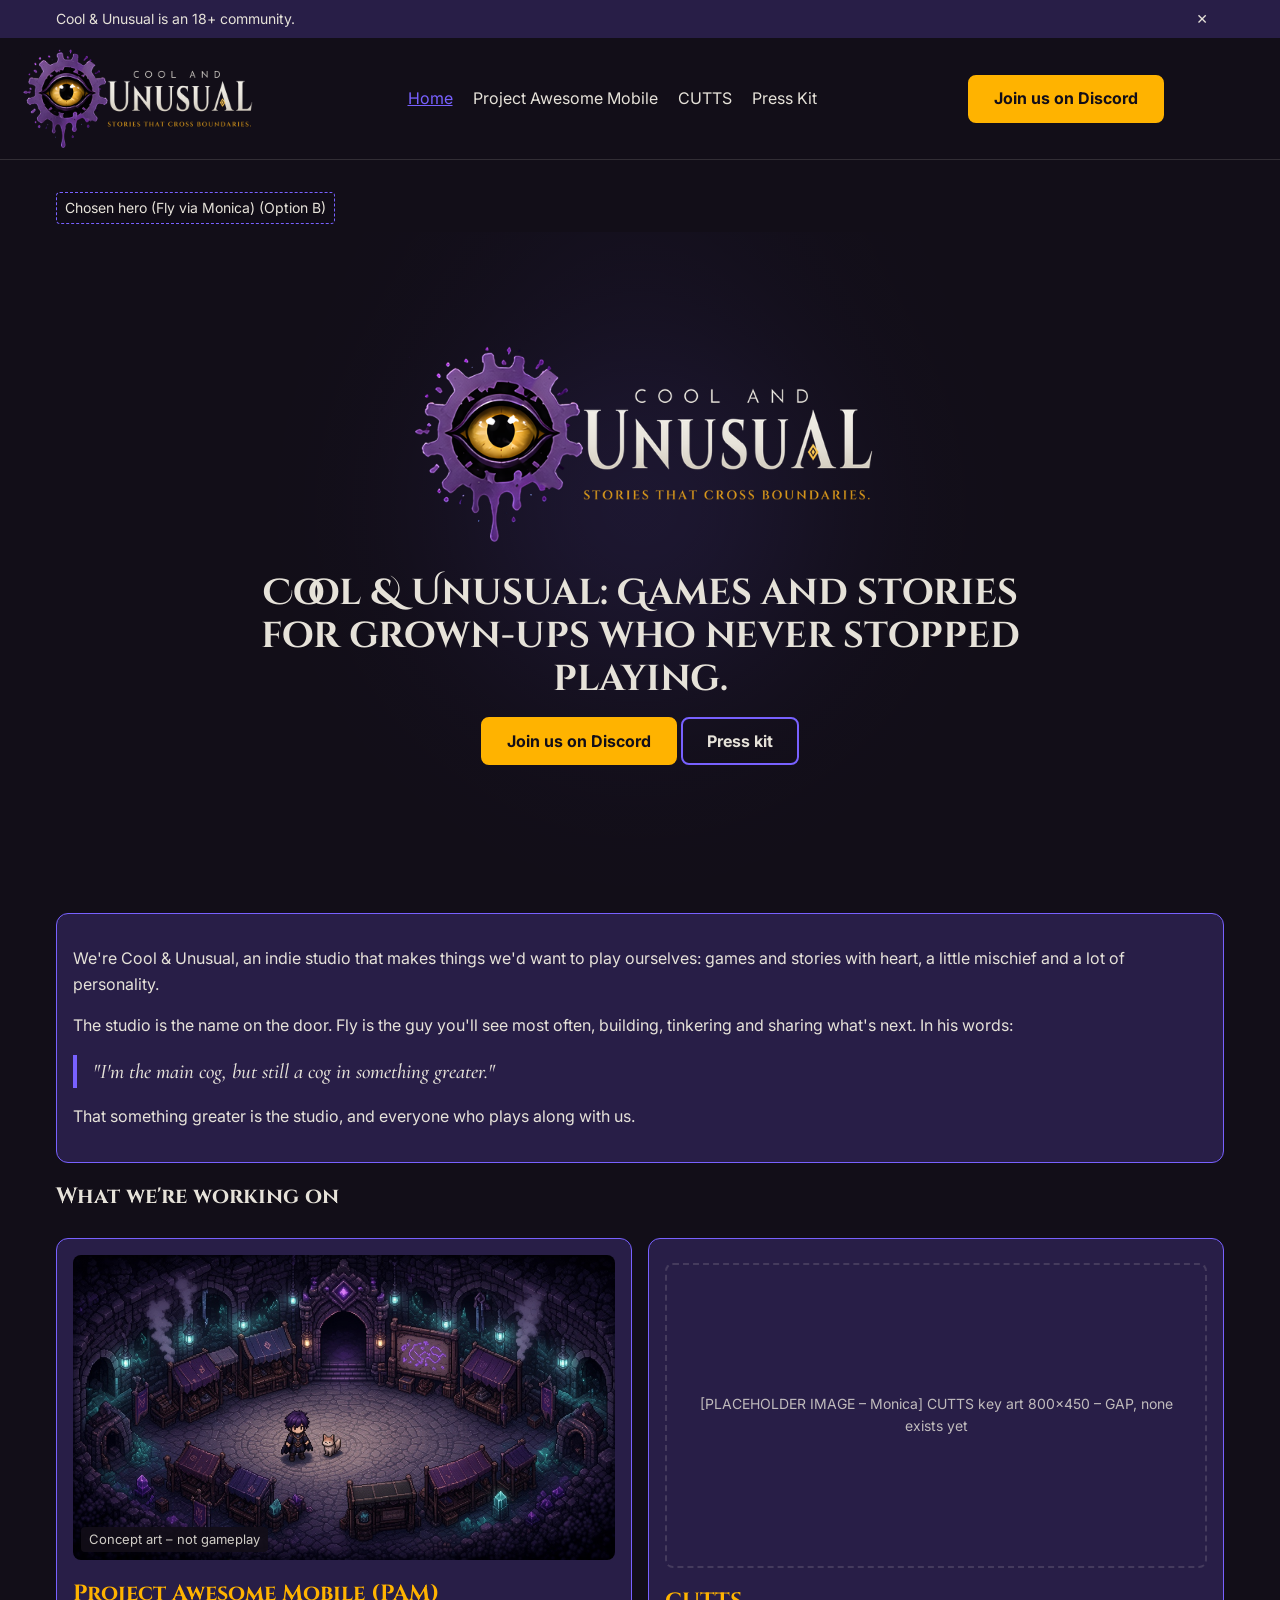
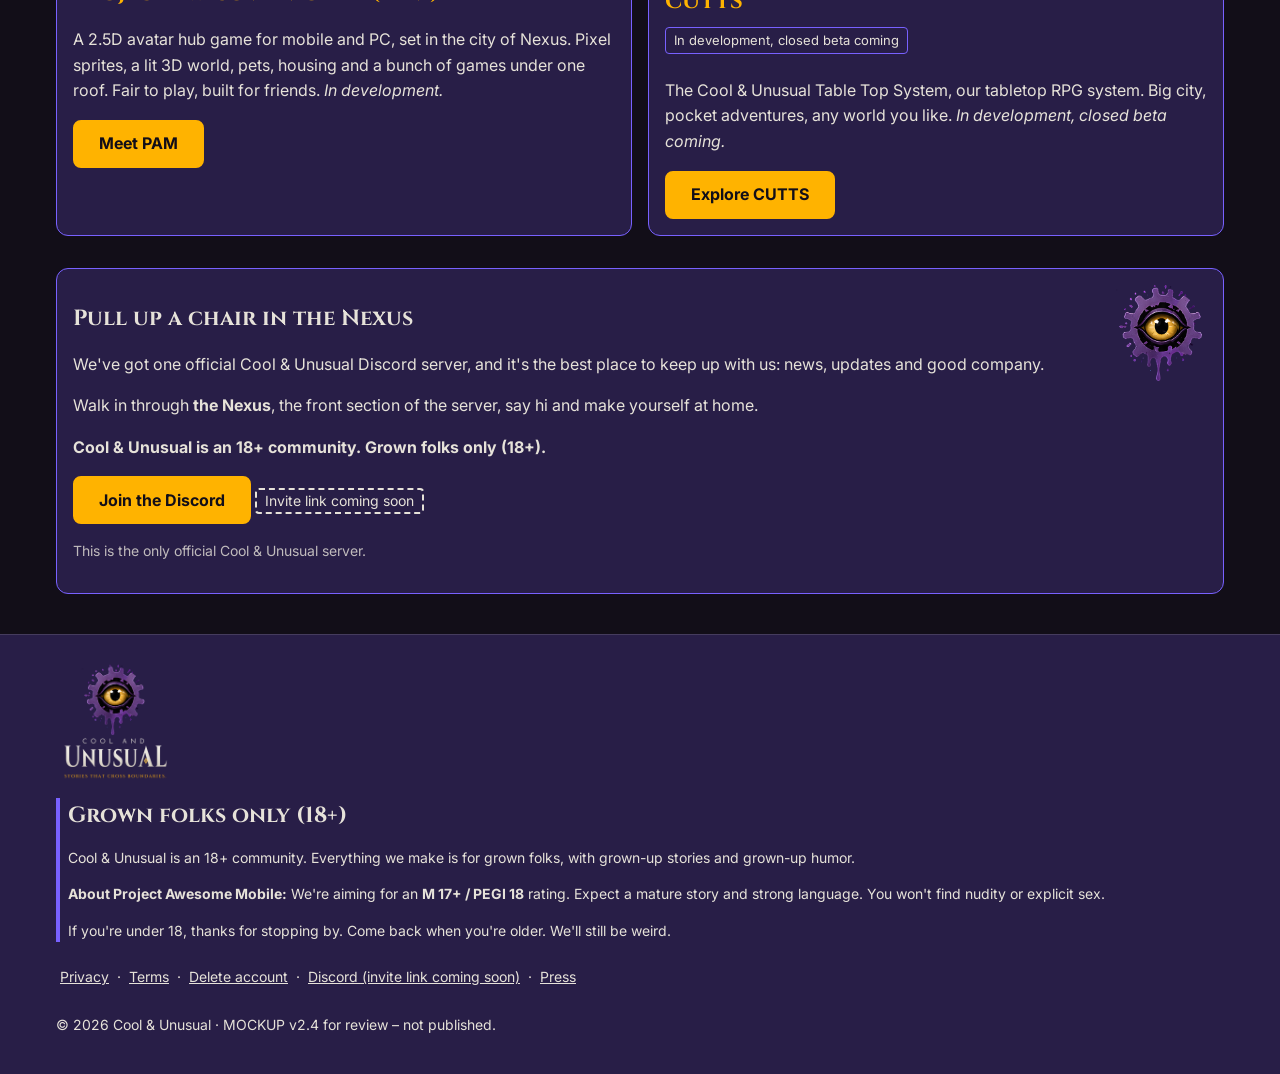
==== index.html @ b21723dc "Add studio website v2.4 mockup Co-authored-by: Lenn Eason <Flycap316@users.noreply.github.com>" ====
<!DOCTYPE html>
<html lang="en"><head><meta charset="utf-8"><meta name="viewport" content="width=device-width,initial-scale=1">
<title>Home – Cool &amp; Unusual (MOCKUP v2.4)</title>
<link rel="icon" type="image/png" href="assets/cu-mark.png">
<link rel="preconnect" href="https://fonts.googleapis.com"><link rel="preconnect" href="https://fonts.gstatic.com" crossorigin>
<link href="https://fonts.googleapis.com/css2?family=Cinzel+Decorative:wght@700&family=Cinzel:wght@700&family=Cormorant+Garamond:ital,wght@1,500&family=Inter:wght@400;600;700&display=swap" rel="stylesheet">
<link rel="stylesheet" href="style.css"></head><body>
<input type="checkbox" id="age-x" class="notice-toggle" hidden>
<div class="notice"><div class="wrap"><label for="age-x" aria-label="Dismiss notice">✕</label>Cool &amp; Unusual is an 18+ community.</div></div>
<header><div class="wrap"><a class="logo" href="index.html"><img src="assets/cu-logo-horizontal.png" alt="Cool and Unusual" width="240" height="104"></a><nav><a href="index.html" aria-current="page">Home</a><a href="pam.html">Project Awesome Mobile</a><a href="cutts.html">CUTTS</a><a href="press.html">Press Kit</a></nav><a class="btn" href="#discord-invite-TBD" title="Invite link coming soon">Join us on Discord</a></div></header>
<main><div class="wrap"><span class="label">Chosen hero (Fly via Monica) (Option B)</span>
<section class="hero-b"><div class="hero-b-in"><img class="hero-logo" src="assets/cu-logo-horizontal.png" alt="Cool and Unusual" width="640" height="277">
<h1>Cool &amp; Unusual: Games and stories for grown-ups who never stopped playing.</h1><p><a class="btn" href="#discord-invite-TBD" title="Invite link coming soon">Join us on Discord</a> <a class="btn secondary" href="press.html">Press kit</a></p></div></section>
<section class="panel"><h2 class="vh">About the studio</h2>
<p>We're Cool &amp; Unusual, an indie studio that makes things we'd want to play ourselves: games and stories with heart, a little mischief and a lot of personality.</p>
<p>The studio is the name on the door. Fly is the guy you'll see most often, building, tinkering and sharing what's next. In his words:</p>
<blockquote class="accent">"I'm the main cog, but still a cog in something greater."</blockquote>
<p>That something greater is the studio, and everyone who plays along with us.</p></section>
<h2>What we're working on</h2>
<div class="grid two"><section class="panel card"><figure class="art"><img src="assets/PAM-lantern-row-hub-v1.1-full-1920x1080.png" alt="Lantern Row hub, concept art" width="1920" height="1080"><figcaption class="art-label">Concept art – not gameplay</figcaption></figure>
<h2>Project Awesome Mobile (PAM)</h2><p>A 2.5D avatar hub game for mobile and PC, set in the city of Nexus. Pixel sprites, a lit 3D world, pets, housing and a bunch of games under one roof. Fair to play, built for friends. <em>In development.</em></p><a class="btn" href="pam.html">Meet PAM</a></section>
<section class="panel card"><div class="ph ph-img">[PLACEHOLDER IMAGE – Monica] CUTTS key art 800×450 – GAP, none exists yet</div><h2>CUTTS</h2><span class="tag">In development, closed beta coming</span><p>The Cool &amp; Unusual Table Top System, our tabletop RPG system. Big city, pocket adventures, any world you like. <em>In development, closed beta coming.</em></p><a class="btn" href="cutts.html">Explore CUTTS</a></section></div>
<section class="panel" id="discord"><img class="discord-mark" src="assets/cu-mark.png" alt="" width="96" height="96"><h2>Pull up a chair in the Nexus</h2>
<p>We've got one official Cool &amp; Unusual Discord server, and it's the best place to keep up with us: news, updates and good company.</p>
<p>Walk in through <strong>the Nexus</strong>, the front section of the server, say hi and make yourself at home.</p>
<p><strong>Cool &amp; Unusual is an 18+ community. Grown folks only (18+).</strong></p>
<p><a class="btn" href="#discord-invite-TBD" title="Invite link coming soon">Join the Discord</a> <span class="tbd">Invite link coming soon</span></p>
<p class="small">This is the only official Cool &amp; Unusual server.</p></section></div></main>
<footer><div class="wrap"><img class="flogo" src="assets/cu-logo-stacked.png" alt="Cool and Unusual" width="120" height="123">
<section class="age"><h2>Grown folks only (18+)</h2>
<p>Cool &amp; Unusual is an 18+ community. Everything we make is for grown folks, with grown-up stories and grown-up humor.</p>
<p><strong>About Project Awesome Mobile:</strong> We're aiming for an <strong>M 17+ / PEGI 18</strong> rating. Expect a mature story and strong language. You won't find nudity or explicit sex.</p>
<p>If you're under 18, thanks for stopping by. Come back when you're older. We'll still be weird.</p></section>
<p><a href="https://flycap316.github.io/legal/privacy/">Privacy</a> · <a href="https://flycap316.github.io/legal/terms/">Terms</a> · <a href="https://flycap316.github.io/legal/delete-account/">Delete account</a> · <a href="#discord-invite-TBD" title="Invite link coming soon">Discord (invite link coming soon)</a> · <a href="press.html">Press</a></p>
<p>© 2026 Cool &amp; Unusual · MOCKUP v2.4 for review – not published.</p></div></footer>
</body></html>
---- style.css ----
/* Cool & Unusual studio site – MOCKUP v2.4. Mobile-first. Tokens per Monica's Visual Kit v1.0 §1/§4. */
:root{
 --font-display:"Cinzel Decorative","Cinzel",Georgia,serif; /* hero + big titles */
 --font-heading:"Cinzel",Georgia,serif; /* weight 700 */
 --font-body:"Inter",system-ui,sans-serif;
 --font-accent:"Cormorant Garamond",Georgia,serif; /* italic, sparing – Fly quote only */
 --cu-void:#120E18;--cu-amethyst:#281E47;--cu-violet:#7861FF;--cu-gold:#FFB300;--cu-parchment:#E6E2D9;
 --cu-void-90:rgba(18,14,24,.9);--cu-line:rgba(230,226,217,.15);
 --cu-gold-dk:#E6A100; /* Gold hover – provisional kit token (Monica), pending Fly review */
 --cu-crimson:#C0353F; /* danger only – provisional kit token (Monica), pending Fly review */
 --s1:4px;--s2:8px;--s3:16px;--s4:24px;--s5:40px;--s6:64px;
 --r-btn:8px;--r-card:12px;--max:1200px}
*{box-sizing:border-box}
body{margin:0;font-family:var(--font-body);font-size:16px;line-height:1.6;background:var(--cu-void);color:var(--cu-parchment)}
a{color:var(--cu-violet)}
:focus-visible{outline:2px solid var(--cu-violet);outline-offset:2px}
.wrap{max-width:var(--max);margin:0 auto;padding:0 var(--s3)}
img{max-width:100%;height:auto}
.pixel{image-rendering:pixelated}
/* 18+ bar */
.notice{background:var(--cu-amethyst);font-size:14px;padding:var(--s2) 0;min-height:36px}
.notice label{float:right;cursor:pointer;padding:0 var(--s2);min-height:44px;min-width:44px;text-align:center}
.notice-toggle:checked + .notice{display:none}
header{background:var(--cu-void);padding:var(--s2) 0;border-bottom:1px solid var(--cu-line)}
header .wrap{display:flex;flex-wrap:wrap;gap:var(--s2);align-items:center;justify-content:space-between}
.logo img{width:150px;height:auto;display:block}
nav{display:flex;flex-wrap:wrap;gap:var(--s1)}
nav a{color:var(--cu-parchment);text-decoration:none;padding:10px var(--s2);min-height:44px;display:inline-block}
nav a[aria-current]{color:var(--cu-violet);text-decoration:underline}
.btn{display:inline-flex;align-items:center;min-height:48px;padding:0 var(--s4);border-radius:var(--r-btn);background:var(--cu-gold);color:var(--cu-void);font-weight:700;text-decoration:none;border:2px solid var(--cu-gold)} /* Void on Gold ≈ 10.9:1, WCAG AAA */
.btn:hover{background:var(--cu-gold-dk);border-color:var(--cu-gold-dk);color:var(--cu-void)} /* ≈ 8.8:1 */
.btn.secondary{background:transparent;color:var(--cu-parchment);border-color:var(--cu-violet)}
.btn.secondary:hover{background:rgba(120,97,255,.15)}
main{padding:var(--s4) 0}
.panel{background:var(--cu-amethyst);border:1px solid var(--cu-violet);border-radius:var(--r-card);padding:var(--s3);margin:var(--s3) 0}
.card:hover{box-shadow:0 0 24px rgba(120,97,255,.35)}
.card img{border-radius:var(--s2);display:block;width:100%;aspect-ratio:16/9;object-fit:cover}
.grid{display:grid;gap:var(--s3)}
.hero{margin:0 0 var(--s4)}
.hero img{display:block;width:100%;border-radius:var(--r-card)}
.label{display:inline-block;background:var(--cu-void-90);border:1px dashed var(--cu-violet);color:var(--cu-parchment);font-size:14px;padding:var(--s1) var(--s2);border-radius:var(--s1);margin:var(--s2) 0}
.caption{font-size:13px;color:rgba(230,226,217,.8);margin:var(--s1) 0 0}
.ph{border:2px dashed var(--cu-line);color:rgba(230,226,217,.8);padding:var(--s3);font-size:14px;text-align:center;border-radius:var(--s2);margin:var(--s2) 0}
.ph-img{aspect-ratio:16/9;display:flex;align-items:center;justify-content:center}
.tbd{display:inline-block;border:2px dashed var(--cu-parchment);padding:0 var(--s2);font-size:14px;border-radius:var(--s1)}
.tag{display:inline-block;font-size:13px;padding:2px var(--s2);border-radius:var(--s1);border:1px solid var(--cu-violet);margin:0 var(--s1) var(--s2) 0}
.tag.rare{background:var(--cu-gold);color:var(--cu-void);border-color:var(--cu-gold)}
.danger{color:var(--cu-crimson)}
h1{font-family:var(--font-display);font-weight:700}
h2,h3{font-family:var(--font-heading);font-weight:700}
.accent{font-family:var(--font-accent);font-style:italic;font-weight:500;font-size:1.3em}
h1{font-size:28px;line-height:1.2;margin:var(--s3) 0}h2{font-size:22px;margin:var(--s3) 0 var(--s2)}
.card h2{color:var(--cu-gold)}
blockquote{border-left:4px solid var(--cu-violet);margin:var(--s3) 0;padding-left:var(--s3)}
ul.list{padding-left:var(--s4)}ul.list li{margin:var(--s1) 0}
.small{font-size:14px;color:rgba(230,226,217,.8)}
.discord-mark{width:96px;height:96px;object-fit:contain;float:right;margin:0 0 var(--s2) var(--s3)}
.thumbs{display:grid;gap:var(--s3);grid-template-columns:1fr}
.thumbs figure{margin:0}.thumbs img{width:100%;max-width:480px;aspect-ratio:16/9;object-fit:contain;background:var(--cu-amethyst);border:1px solid var(--cu-line);border-radius:var(--s2);padding:var(--s2)}
dl.facts dt{font-weight:700;margin-top:var(--s2)}dl.facts dd{margin:0}
footer{background:var(--cu-amethyst);padding:var(--s4) 0;font-size:14px;border-top:1px solid var(--cu-line)}
footer .flogo{width:120px;display:block;margin-bottom:var(--s3)}
footer a{color:var(--cu-parchment);display:inline-block;padding:10px var(--s1);min-height:44px}
.age{border-left:4px solid var(--cu-violet);padding-left:var(--s2)}
@media(min-width:720px){.grid.two{grid-template-columns:1fr 1fr}.thumbs{grid-template-columns:1fr 1fr}h1{font-size:36px}.logo img{width:240px}}

/* v2.2 – clean art with live-text labels */
.art{position:relative;margin:0}
.art img{display:block;width:100%}
.card .art img{aspect-ratio:16/9;object-fit:cover;border-radius:var(--s2)}
.art-label{position:absolute;left:var(--s2);bottom:var(--s2);background:var(--cu-void-90);color:rgba(230,226,217,.9);font-size:13px;padding:2px var(--s2);border-radius:var(--s1)}
.hero-b{position:relative;border-radius:var(--r-card);overflow:hidden;margin:0 0 var(--s4);min-height:70vh;display:flex;align-items:center;justify-content:center;text-align:center;
 background:linear-gradient(rgba(18,14,24,.6),rgba(18,14,24,.6)),url(assets/hero-B-clean-plate-mobile-1080x1920.png) center/cover no-repeat var(--cu-void)}
.hero-b-in{padding:var(--s5) var(--s3);max-width:800px}
.hero-logo{width:min(80vw,480px);height:auto}
.vh{position:absolute;width:1px;height:1px;overflow:hidden;clip:rect(0 0 0 0)}
@media(min-width:720px){.hero-b{min-height:0;aspect-ratio:16/9;background-image:linear-gradient(rgba(18,14,24,.6),rgba(18,14,24,.6)),url(assets/hero-B-clean-plate-desktop-1920x1080.png)}}
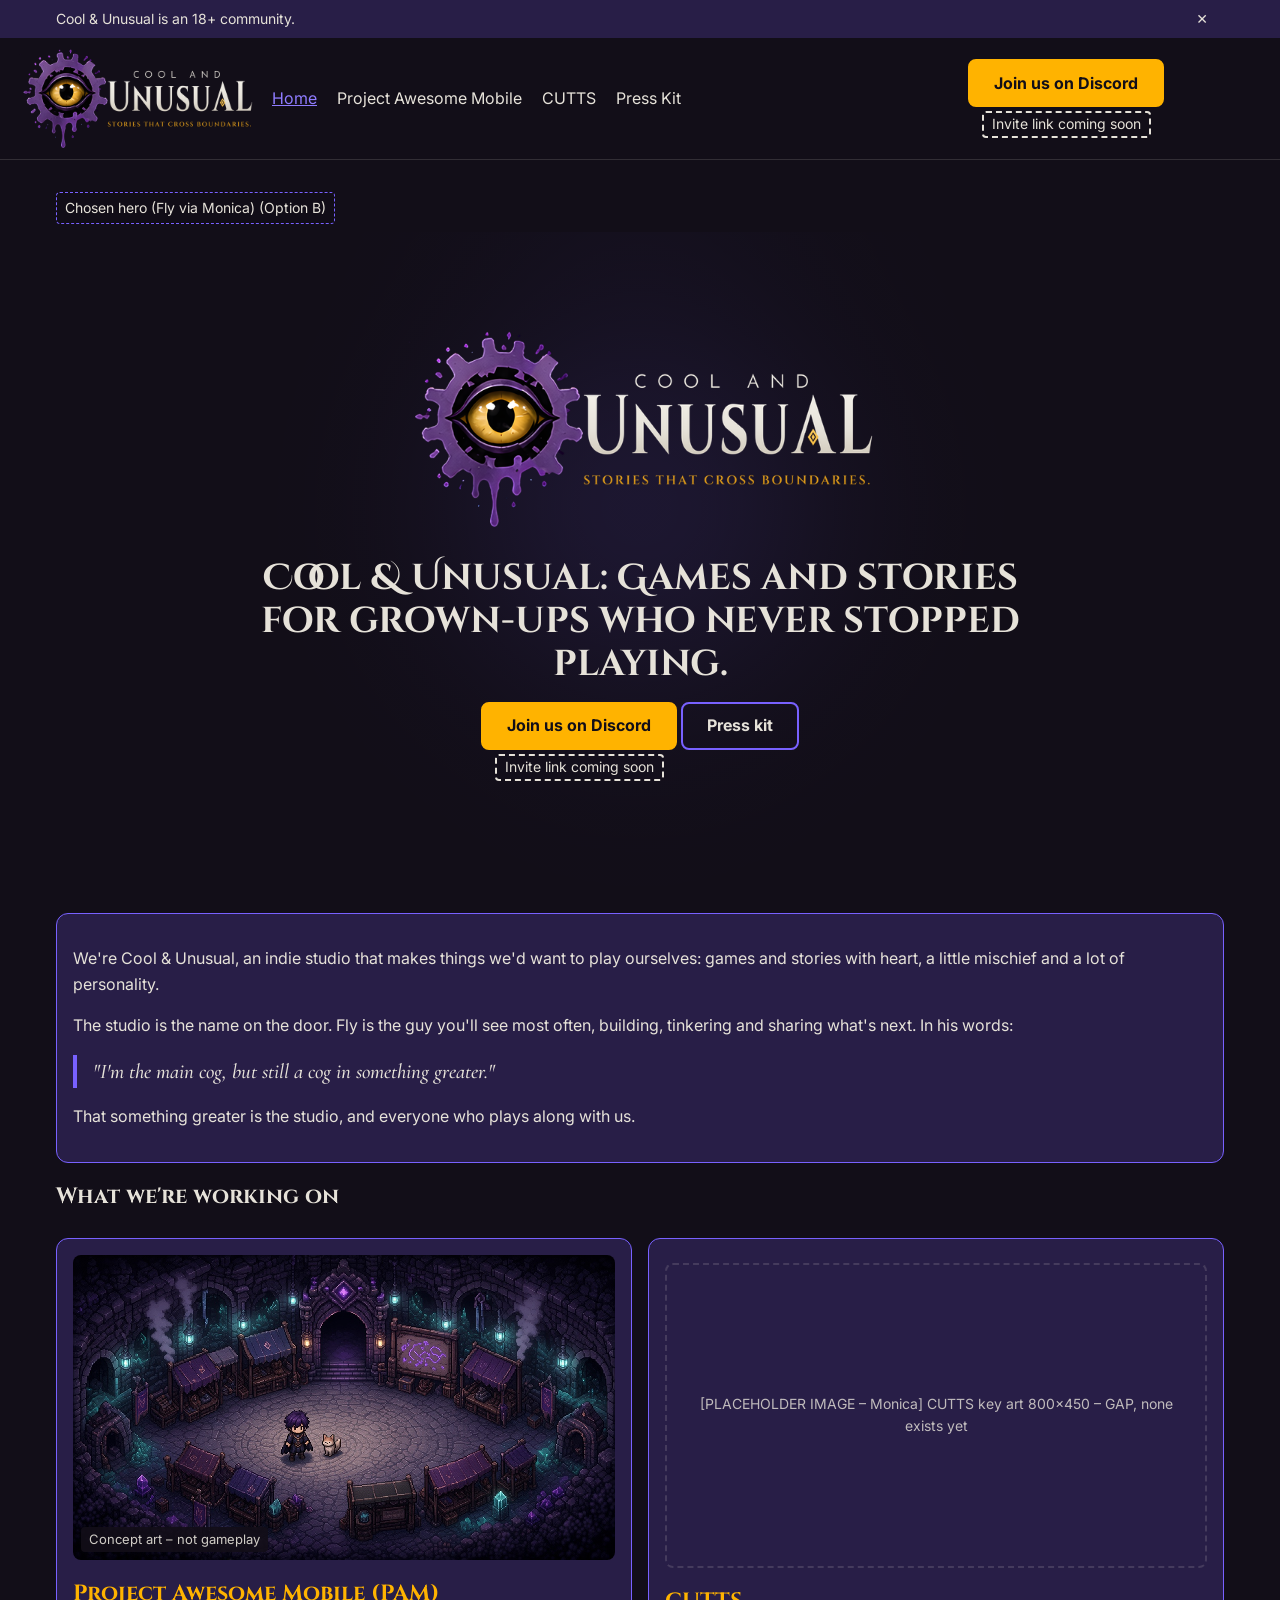
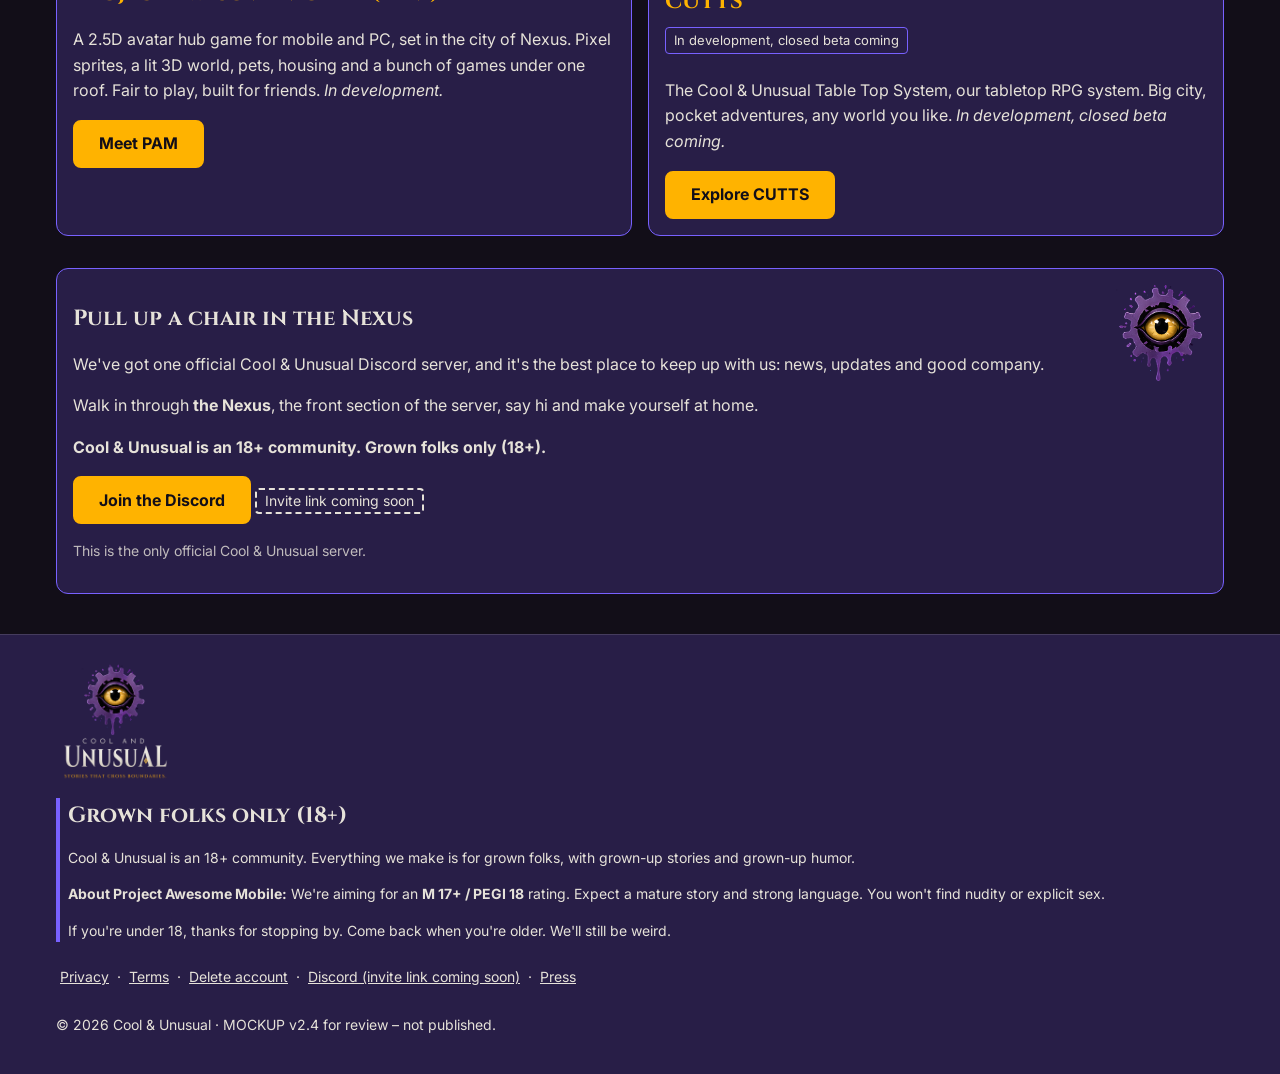
==== commit 2d31cf4f: "Show the Discord invite status on the header and hero. Put "Invite link coming soon" in the page as " ====
--- a/index.html
+++ b/index.html
@@ -7,17 +7,17 @@
 <link rel="stylesheet" href="style.css"></head><body>
 <input type="checkbox" id="age-x" class="notice-toggle" hidden>
 <div class="notice"><div class="wrap"><label for="age-x" aria-label="Dismiss notice">✕</label>Cool &amp; Unusual is an 18+ community.</div></div>
-<header><div class="wrap"><a class="logo" href="index.html"><img src="assets/cu-logo-horizontal.png" alt="Cool and Unusual" width="240" height="104"></a><nav><a href="index.html" aria-current="page">Home</a><a href="pam.html">Project Awesome Mobile</a><a href="cutts.html">CUTTS</a><a href="press.html">Press Kit</a></nav><a class="btn" href="#discord-invite-TBD" title="Invite link coming soon">Join us on Discord</a></div></header>
+<header><div class="wrap"><a class="logo" href="index.html"><img src="assets/cu-logo-horizontal.png" alt="Cool and Unusual" width="240" height="104"></a><nav><a href="index.html" aria-current="page">Home</a><a href="pam.html">Project Awesome Mobile</a><a href="cutts.html">CUTTS</a><a href="press.html">Press Kit</a></nav><span class="join"><a class="btn" href="#discord-invite-TBD">Join us on Discord</a><span class="tbd">Invite link coming soon</span></span></div></header>
 <main><div class="wrap"><span class="label">Chosen hero (Fly via Monica) (Option B)</span>
 <section class="hero-b"><div class="hero-b-in"><img class="hero-logo" src="assets/cu-logo-horizontal.png" alt="Cool and Unusual" width="640" height="277">
-<h1>Cool &amp; Unusual: Games and stories for grown-ups who never stopped playing.</h1><p><a class="btn" href="#discord-invite-TBD" title="Invite link coming soon">Join us on Discord</a> <a class="btn secondary" href="press.html">Press kit</a></p></div></section>
+<h1>Cool &amp; Unusual: Games and stories for grown-ups who never stopped playing.</h1><p><span class="join"><a class="btn" href="#discord-invite-TBD">Join us on Discord</a><span class="tbd">Invite link coming soon</span></span> <a class="btn secondary" href="press.html">Press kit</a></p></div></section>
 <section class="panel"><h2 class="vh">About the studio</h2>
 <p>We're Cool &amp; Unusual, an indie studio that makes things we'd want to play ourselves: games and stories with heart, a little mischief and a lot of personality.</p>
 <p>The studio is the name on the door. Fly is the guy you'll see most often, building, tinkering and sharing what's next. In his words:</p>
 <blockquote class="accent">"I'm the main cog, but still a cog in something greater."</blockquote>
 <p>That something greater is the studio, and everyone who plays along with us.</p></section>
 <h2>What we're working on</h2>
-<div class="grid two"><section class="panel card"><figure class="art"><img src="assets/PAM-lantern-row-hub-v1.1-full-1920x1080.png" alt="Lantern Row hub, concept art" width="1920" height="1080"><figcaption class="art-label">Concept art – not gameplay</figcaption></figure>
+<div class="grid two"><section class="panel card"><figure class="art"><img class="pixel" src="assets/PAM-lantern-row-hub-v1.1-full-1920x1080.png" alt="Lantern Row hub, concept art" width="1920" height="1080"><figcaption class="art-label">Concept art – not gameplay</figcaption></figure>
 <h2>Project Awesome Mobile (PAM)</h2><p>A 2.5D avatar hub game for mobile and PC, set in the city of Nexus. Pixel sprites, a lit 3D world, pets, housing and a bunch of games under one roof. Fair to play, built for friends. <em>In development.</em></p><a class="btn" href="pam.html">Meet PAM</a></section>
 <section class="panel card"><div class="ph ph-img">[PLACEHOLDER IMAGE – Monica] CUTTS key art 800×450 – GAP, none exists yet</div><h2>CUTTS</h2><span class="tag">In development, closed beta coming</span><p>The Cool &amp; Unusual Table Top System, our tabletop RPG system. Big city, pocket adventures, any world you like. <em>In development, closed beta coming.</em></p><a class="btn" href="cutts.html">Explore CUTTS</a></section></div>
 <section class="panel" id="discord"><img class="discord-mark" src="assets/cu-mark.png" alt="" width="96" height="96"><h2>Pull up a chair in the Nexus</h2>
--- a/style.css
+++ b/style.css
@@ -8,11 +8,12 @@
  --cu-void-90:rgba(18,14,24,.9);--cu-line:rgba(230,226,217,.15);
  --cu-gold-dk:#E6A100; /* Gold hover – provisional kit token (Monica), pending Fly review */
  --cu-crimson:#C0353F; /* danger only – provisional kit token (Monica), pending Fly review */
+ --cu-violet-text:#8F7CFF; /* text only: kit violet is 3.6:1 on Amethyst; this clears WCAG AA (~4.8:1) */
  --s1:4px;--s2:8px;--s3:16px;--s4:24px;--s5:40px;--s6:64px;
  --r-btn:8px;--r-card:12px;--max:1200px}
 *{box-sizing:border-box}
 body{margin:0;font-family:var(--font-body);font-size:16px;line-height:1.6;background:var(--cu-void);color:var(--cu-parchment)}
-a{color:var(--cu-violet)}
+a{color:var(--cu-violet-text)}
 :focus-visible{outline:2px solid var(--cu-violet);outline-offset:2px}
 .wrap{max-width:var(--max);margin:0 auto;padding:0 var(--s3)}
 img{max-width:100%;height:auto}
@@ -24,9 +25,12 @@
 header{background:var(--cu-void);padding:var(--s2) 0;border-bottom:1px solid var(--cu-line)}
 header .wrap{display:flex;flex-wrap:wrap;gap:var(--s2);align-items:center;justify-content:space-between}
 .logo img{width:150px;height:auto;display:block}
-nav{display:flex;flex-wrap:wrap;gap:var(--s1)}
-nav a{color:var(--cu-parchment);text-decoration:none;padding:10px var(--s2);min-height:44px;display:inline-block}
-nav a[aria-current]{color:var(--cu-violet);text-decoration:underline}
+nav{display:flex;flex-wrap:wrap;align-items:center;gap:var(--s1);flex:1 1 auto;min-width:min(100%,18rem)}
+nav a{color:var(--cu-parchment);text-decoration:none;padding:10px var(--s2);min-height:44px;display:inline-flex;align-items:center}
+nav a[aria-current]{color:var(--cu-violet-text);text-decoration:underline}
+.join{display:inline-flex;flex-direction:column;align-items:center;gap:var(--s1);vertical-align:top;flex:0 0 auto;max-width:100%}
+.join .btn{white-space:nowrap}
+.join .tbd{text-align:center}
 .btn{display:inline-flex;align-items:center;min-height:48px;padding:0 var(--s4);border-radius:var(--r-btn);background:var(--cu-gold);color:var(--cu-void);font-weight:700;text-decoration:none;border:2px solid var(--cu-gold)} /* Void on Gold ≈ 10.9:1, WCAG AAA */
 .btn:hover{background:var(--cu-gold-dk);border-color:var(--cu-gold-dk);color:var(--cu-void)} /* ≈ 8.8:1 */
 .btn.secondary{background:transparent;color:var(--cu-parchment);border-color:var(--cu-violet)}
@@ -40,8 +44,8 @@
 .hero img{display:block;width:100%;border-radius:var(--r-card)}
 .label{display:inline-block;background:var(--cu-void-90);border:1px dashed var(--cu-violet);color:var(--cu-parchment);font-size:14px;padding:var(--s1) var(--s2);border-radius:var(--s1);margin:var(--s2) 0}
 .caption{font-size:13px;color:rgba(230,226,217,.8);margin:var(--s1) 0 0}
-.ph{border:2px dashed var(--cu-line);color:rgba(230,226,217,.8);padding:var(--s3);font-size:14px;text-align:center;border-radius:var(--s2);margin:var(--s2) 0}
-.ph-img{aspect-ratio:16/9;display:flex;align-items:center;justify-content:center}
+.ph{border:2px dashed var(--cu-line);color:rgba(230,226,217,.8);padding:var(--s3);font-size:14px;text-align:center;border-radius:var(--s2);margin:var(--s2) 0;overflow-wrap:break-word}
+.ph-img{aspect-ratio:16/9;display:grid;grid-template-columns:minmax(0,1fr);align-items:center;justify-items:center}
 .tbd{display:inline-block;border:2px dashed var(--cu-parchment);padding:0 var(--s2);font-size:14px;border-radius:var(--s1)}
 .tag{display:inline-block;font-size:13px;padding:2px var(--s2);border-radius:var(--s1);border:1px solid var(--cu-violet);margin:0 var(--s1) var(--s2) 0}
 .tag.rare{background:var(--cu-gold);color:var(--cu-void);border-color:var(--cu-gold)}
@@ -72,6 +76,7 @@
 .hero-b{position:relative;border-radius:var(--r-card);overflow:hidden;margin:0 0 var(--s4);min-height:70vh;display:flex;align-items:center;justify-content:center;text-align:center;
  background:linear-gradient(rgba(18,14,24,.6),rgba(18,14,24,.6)),url(assets/hero-B-clean-plate-mobile-1080x1920.png) center/cover no-repeat var(--cu-void)}
 .hero-b-in{padding:var(--s5) var(--s3);max-width:800px}
+.hero-b-in .btn.secondary{vertical-align:top}
 .hero-logo{width:min(80vw,480px);height:auto}
-.vh{position:absolute;width:1px;height:1px;overflow:hidden;clip:rect(0 0 0 0)}
+.vh{position:absolute;width:1px;height:1px;padding:0;margin:-1px;overflow:hidden;clip:rect(0,0,0,0);clip-path:inset(50%);white-space:nowrap;border:0}
 @media(min-width:720px){.hero-b{min-height:0;aspect-ratio:16/9;background-image:linear-gradient(rgba(18,14,24,.6),rgba(18,14,24,.6)),url(assets/hero-B-clean-plate-desktop-1920x1080.png)}}
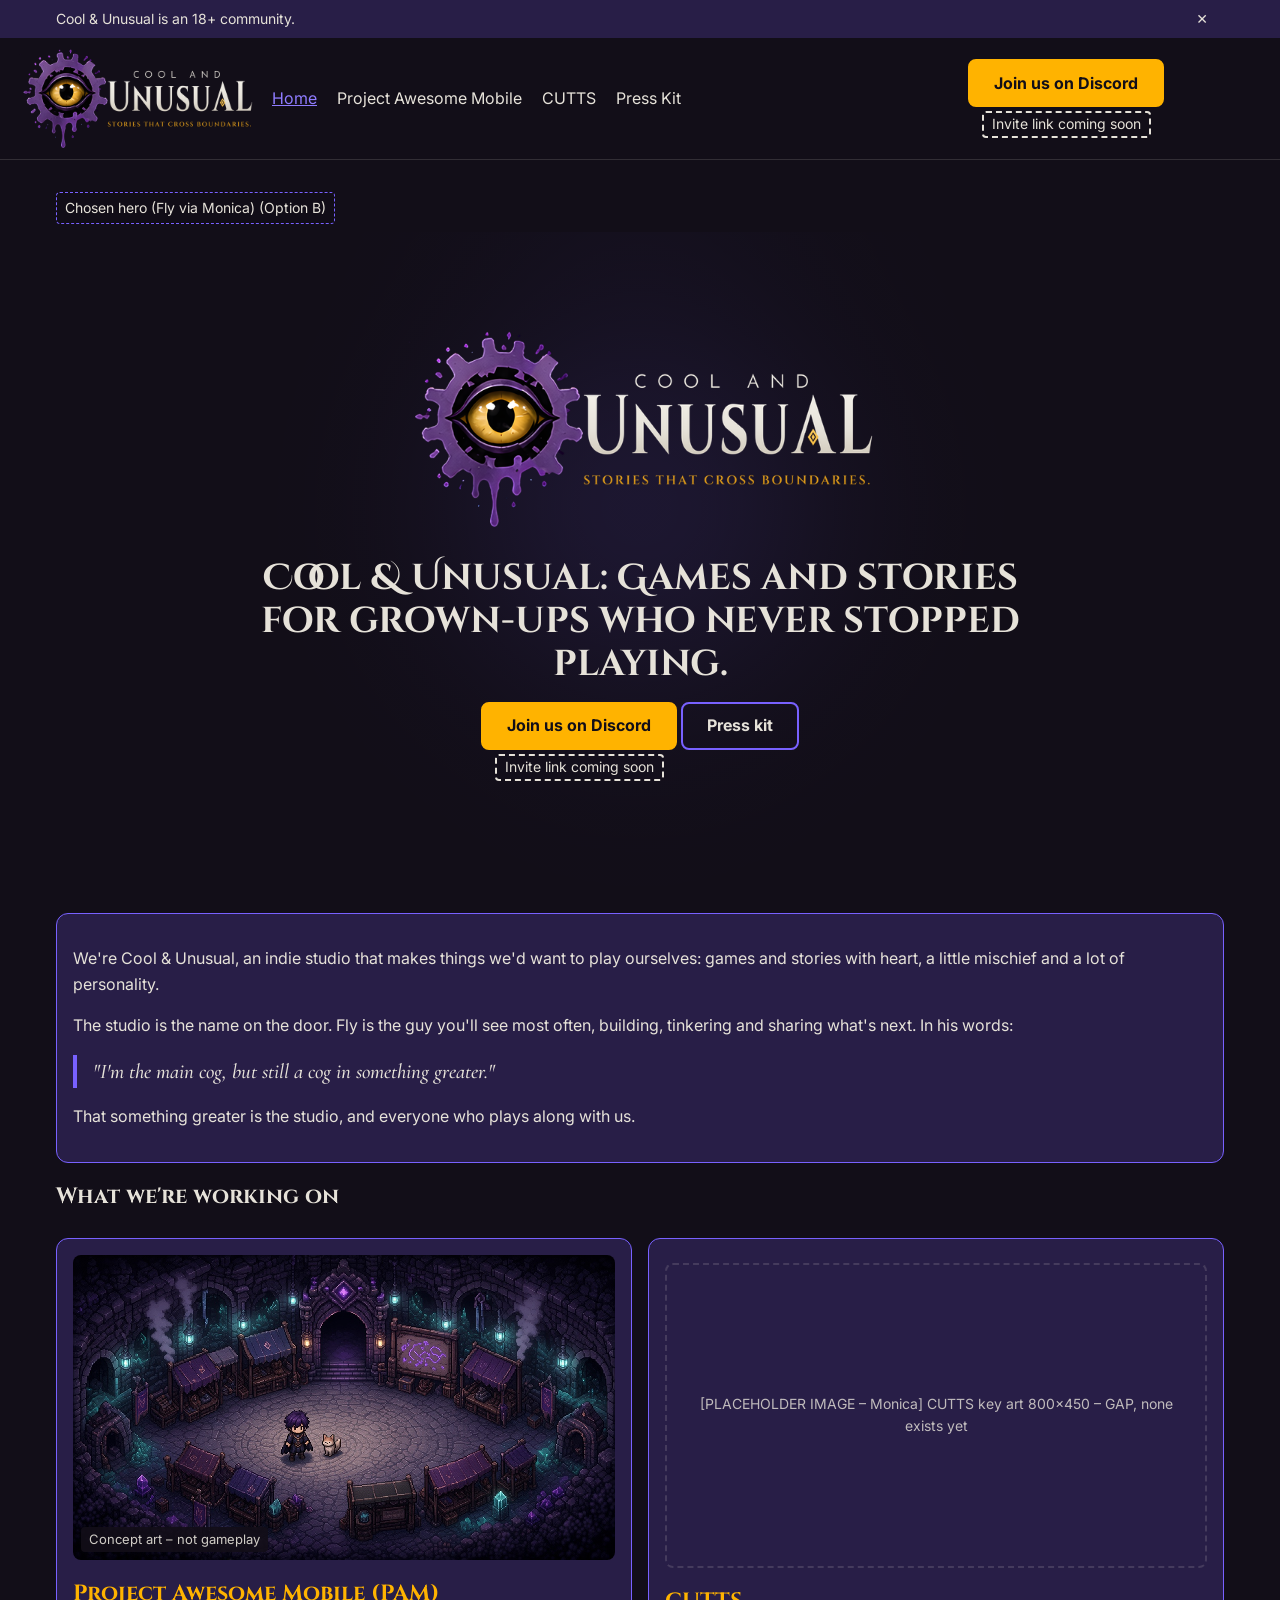
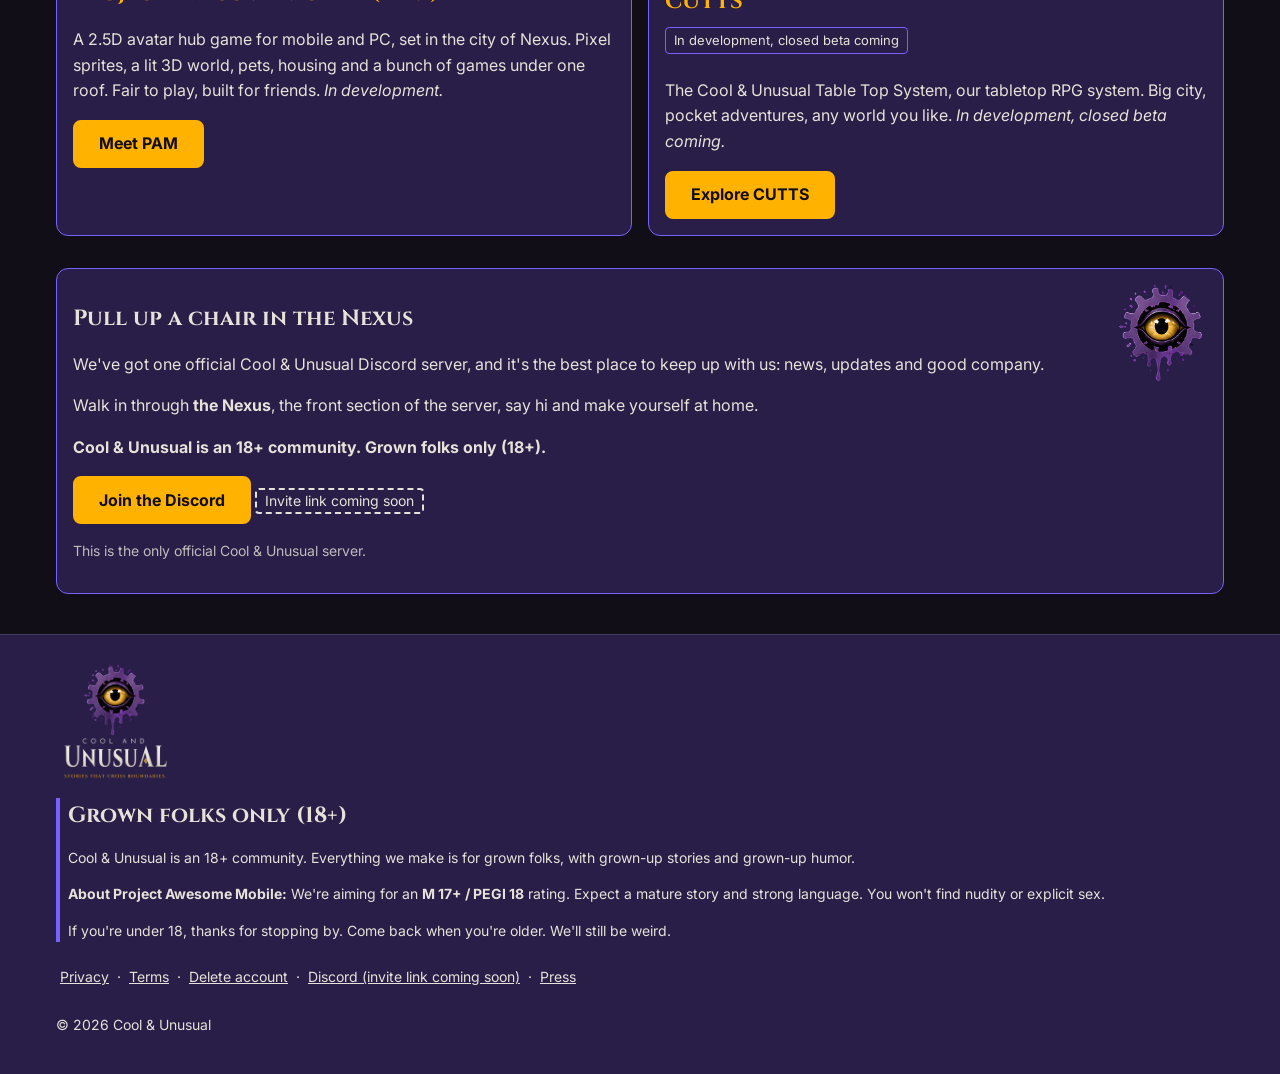
==== commit 8373208e: "Remove MOCKUP v2.4 label from page titles and footers. Co-authored-by: Lenn Eason <Flycap316@users.n" ====
--- a/index.html
+++ b/index.html
@@ -1,6 +1,6 @@
 <!DOCTYPE html>
 <html lang="en"><head><meta charset="utf-8"><meta name="viewport" content="width=device-width,initial-scale=1">
-<title>Home – Cool &amp; Unusual (MOCKUP v2.4)</title>
+<title>Home – Cool &amp; Unusual</title>
 <link rel="icon" type="image/png" href="assets/cu-mark.png">
 <link rel="preconnect" href="https://fonts.googleapis.com"><link rel="preconnect" href="https://fonts.gstatic.com" crossorigin>
 <link href="https://fonts.googleapis.com/css2?family=Cinzel+Decorative:wght@700&family=Cinzel:wght@700&family=Cormorant+Garamond:ital,wght@1,500&family=Inter:wght@400;600;700&display=swap" rel="stylesheet">
@@ -32,5 +32,5 @@
 <p><strong>About Project Awesome Mobile:</strong> We're aiming for an <strong>M 17+ / PEGI 18</strong> rating. Expect a mature story and strong language. You won't find nudity or explicit sex.</p>
 <p>If you're under 18, thanks for stopping by. Come back when you're older. We'll still be weird.</p></section>
 <p><a href="https://flycap316.github.io/legal/privacy/">Privacy</a> · <a href="https://flycap316.github.io/legal/terms/">Terms</a> · <a href="https://flycap316.github.io/legal/delete-account/">Delete account</a> · <a href="#discord-invite-TBD" title="Invite link coming soon">Discord (invite link coming soon)</a> · <a href="press.html">Press</a></p>
-<p>© 2026 Cool &amp; Unusual · MOCKUP v2.4 for review – not published.</p></div></footer>
+<p>© 2026 Cool &amp; Unusual</p></div></footer>
 </body></html>
